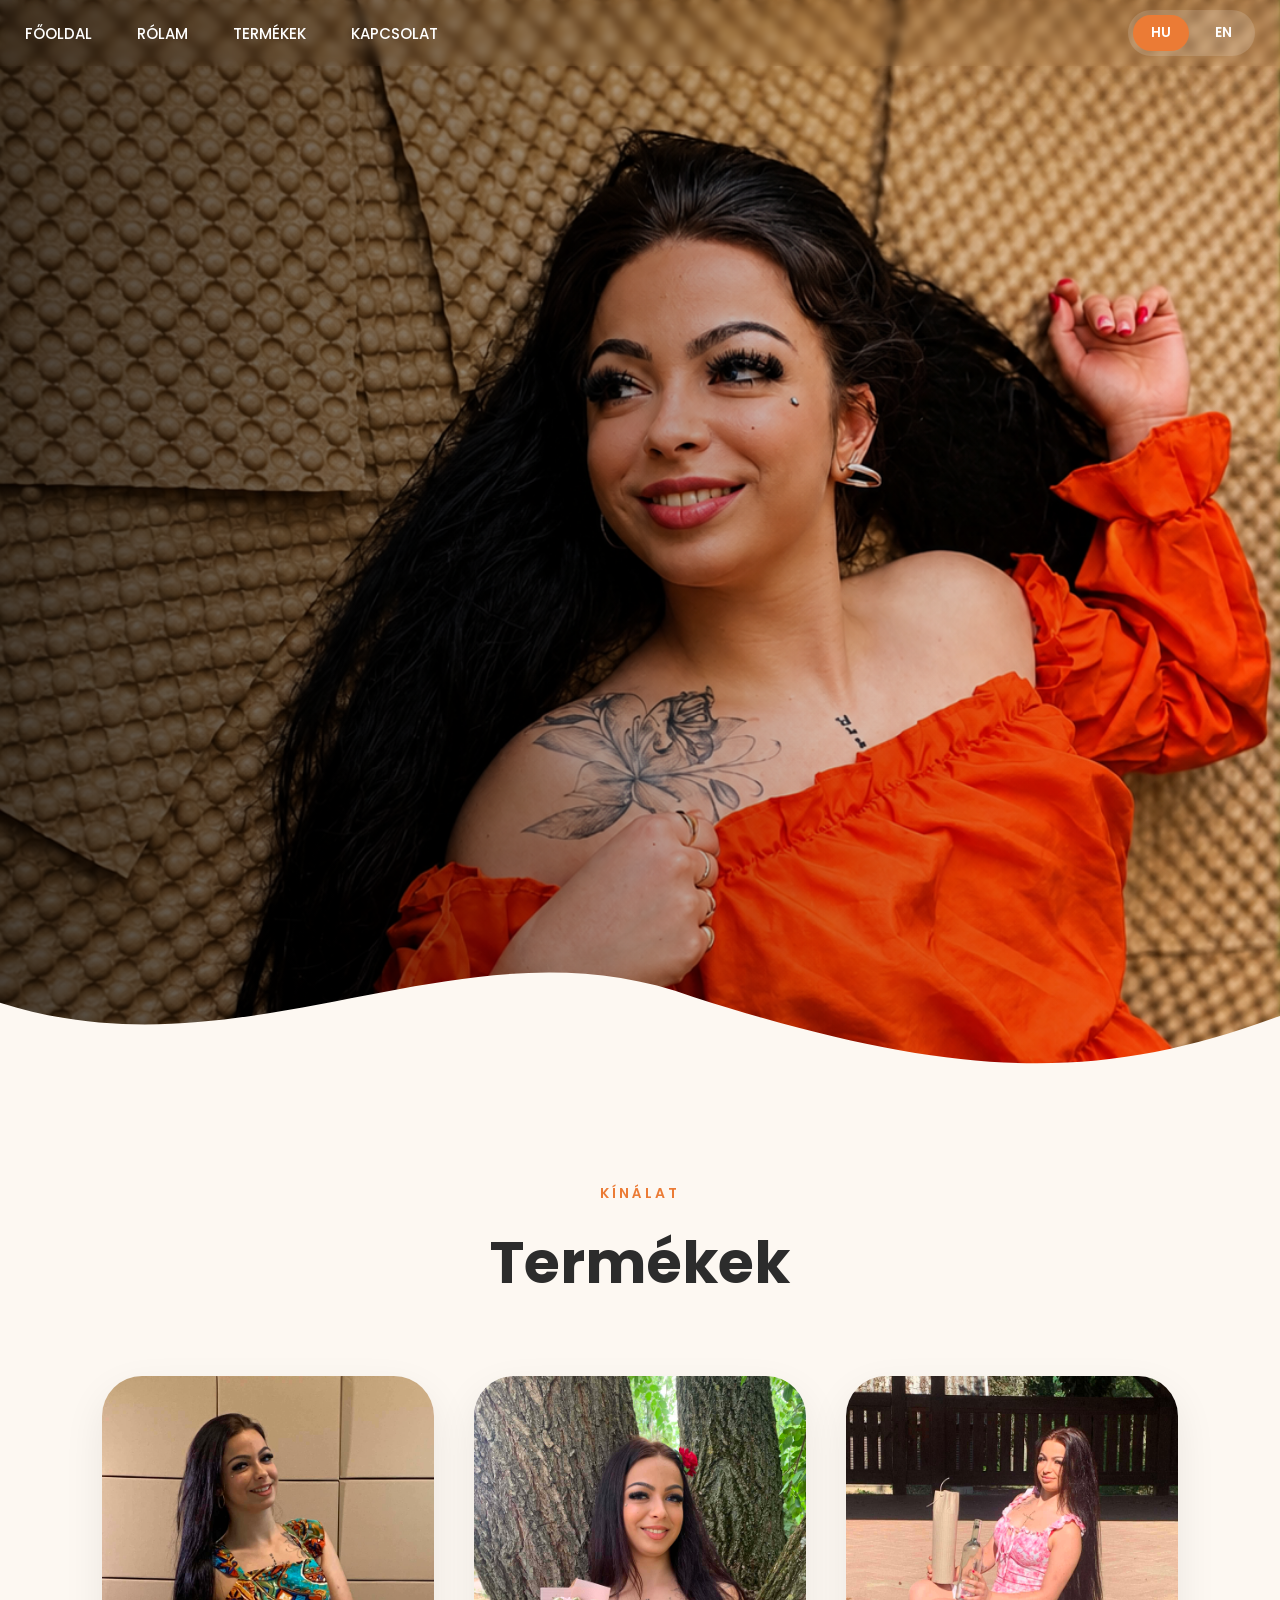
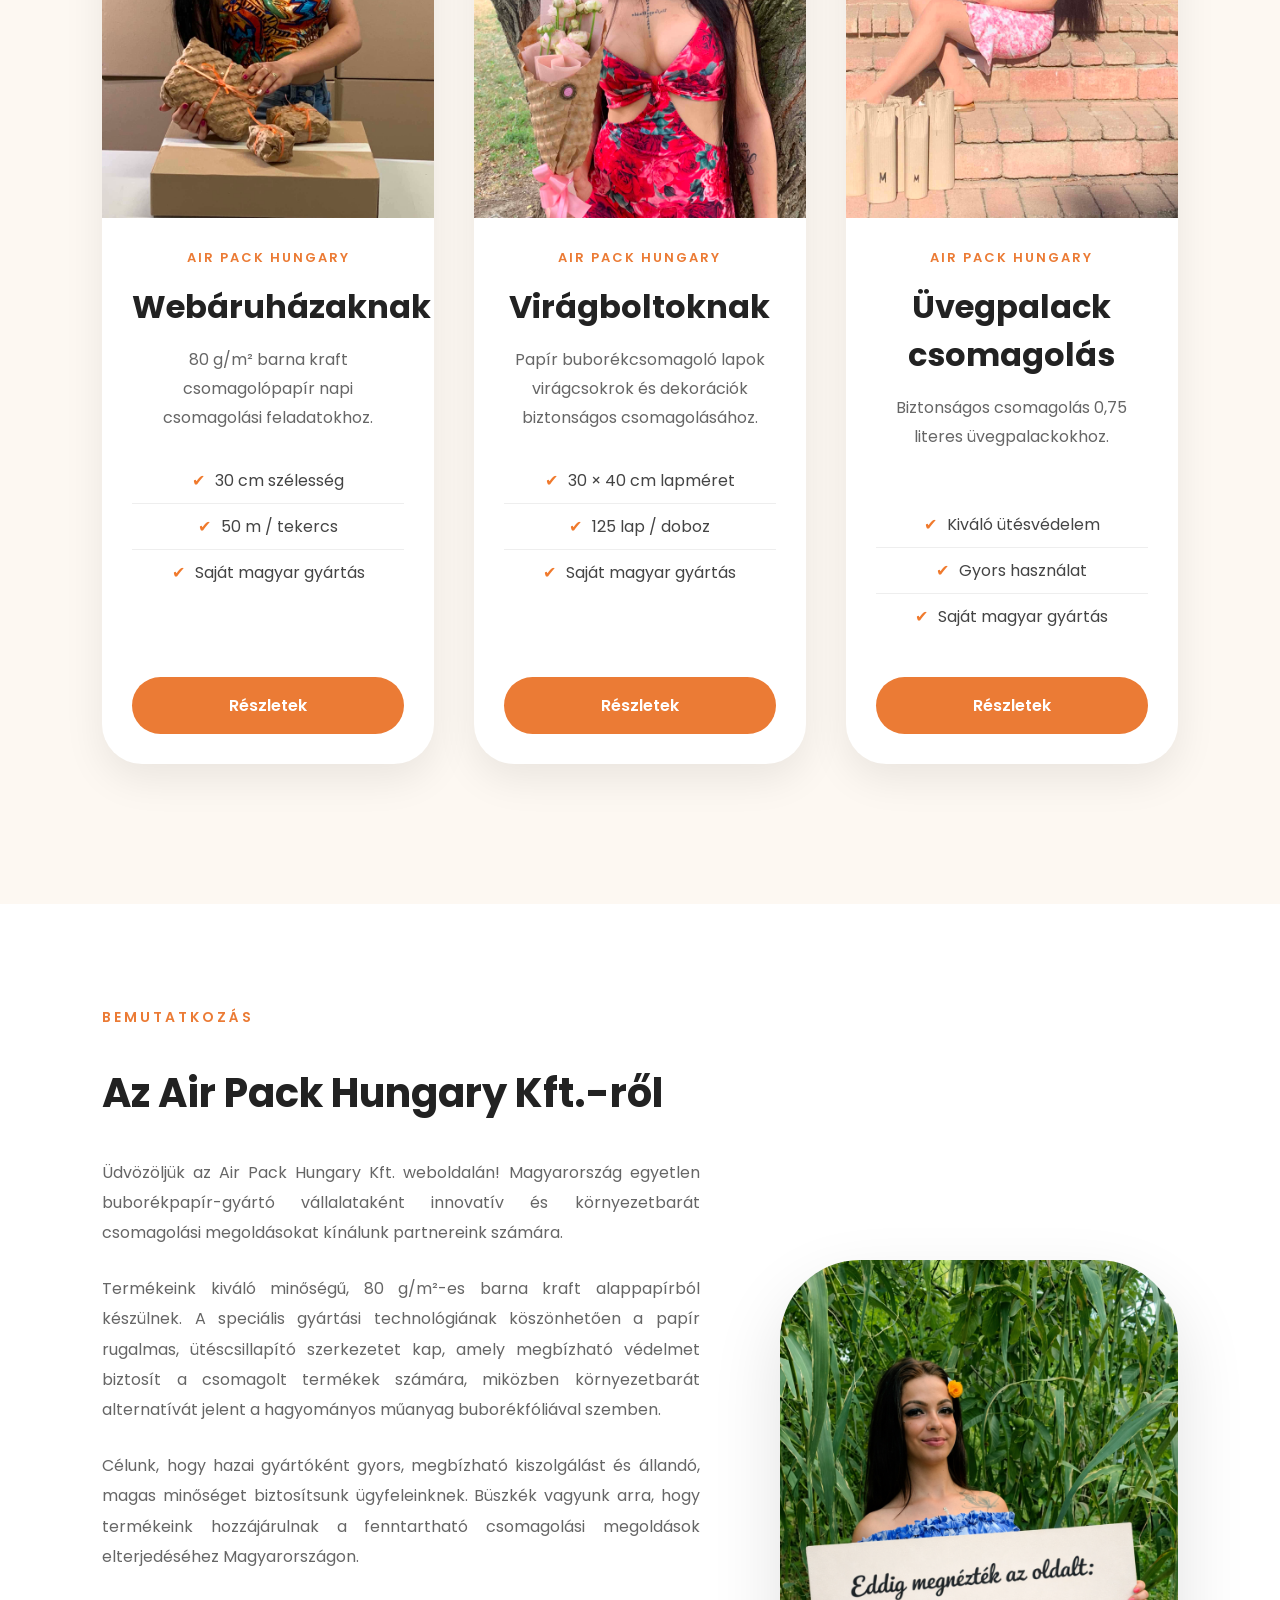
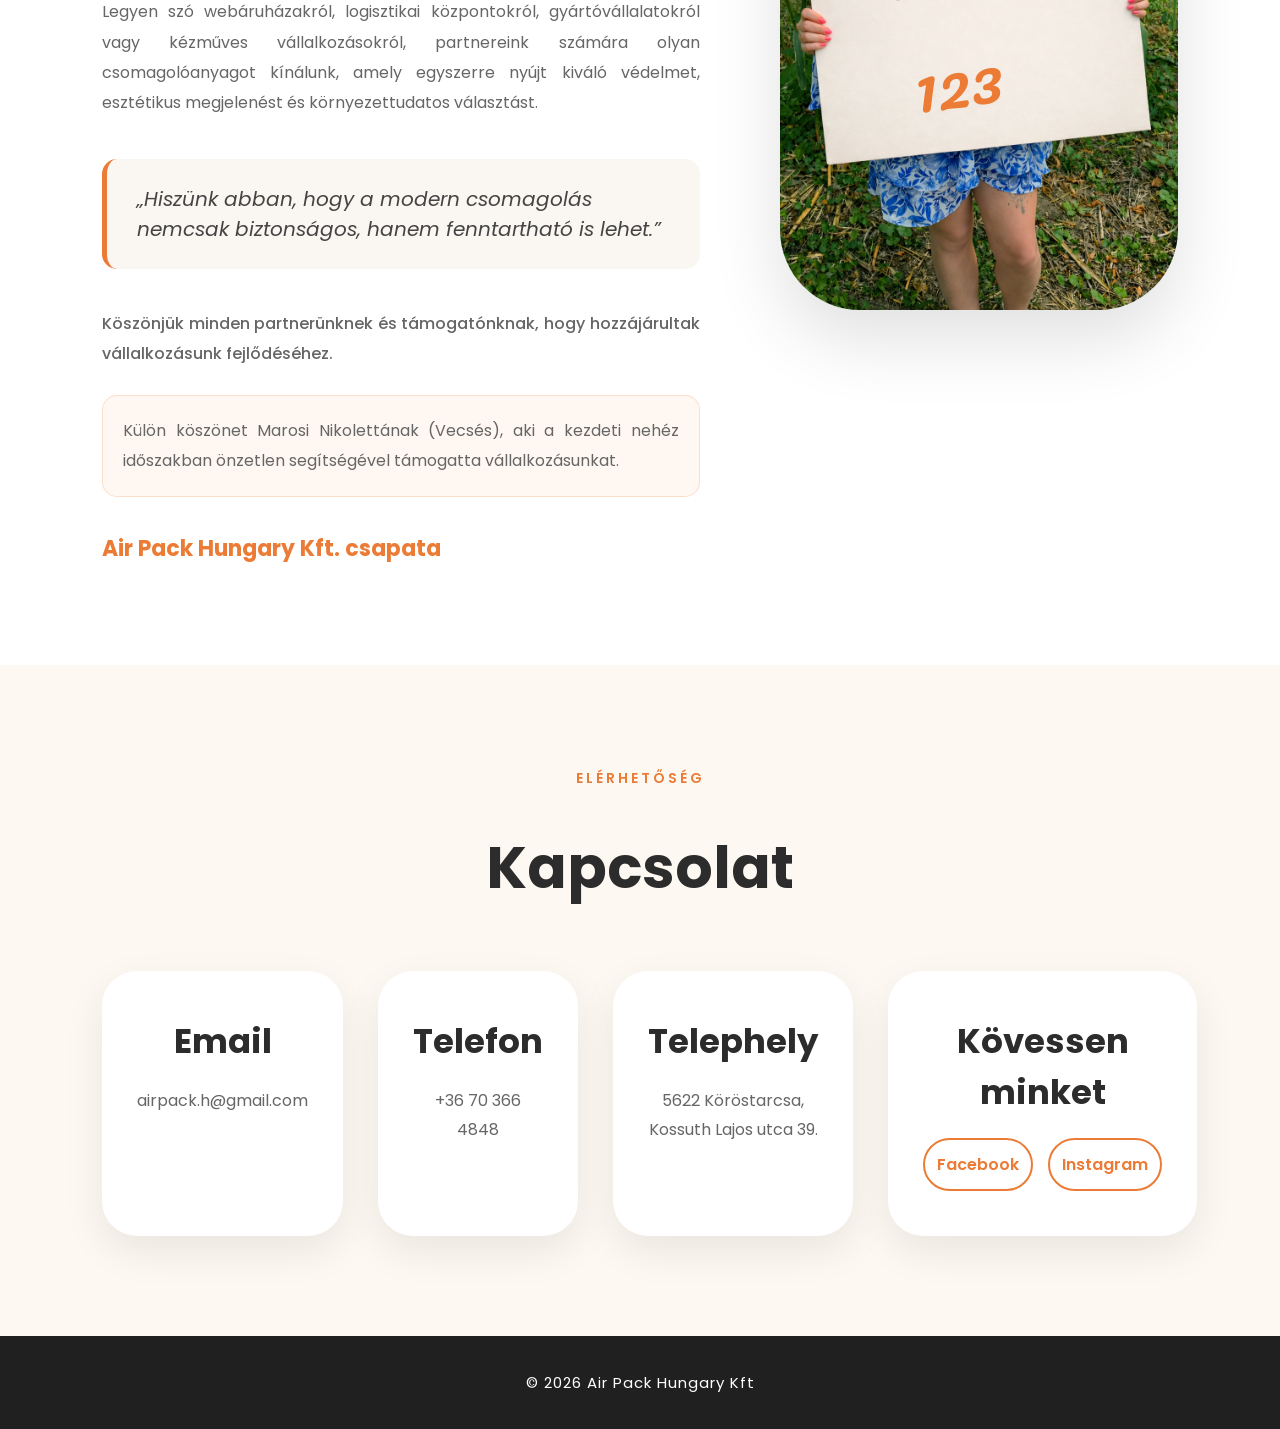
==== index.html @ f8d5eda4 "first first" ====
<!DOCTYPE html>
<html lang="en">

<head>
    <meta charset="UTF-8">
    <meta name="viewport" content="width=device-width, initial-scale=1.0">
    <title>Air Pack Hungary</title>
    <link href="https://fonts.googleapis.com/css2?family=Pacifico&display=swap" rel="stylesheet">
    <link rel="stylesheet" href="style.css">
    <link rel="stylesheet" href="res.css">
    <!---Elemző-->
    <script async src="https://www.googletagmanager.com/gtag/js?id=G-8BWQ1MYFTR"></script>
    <script>
        window.dataLayer = window.dataLayer || [];
        function gtag() { dataLayer.push(arguments); }
        gtag('js', new Date());

        gtag('config', 'G-8BWQ1MYFTR');
    </script>

</head>

<body>
    <header class="hero" id="home">
        <nav class="navbar">

            <ul id="navMenu">
                <li><a href="#home" data-lang="home">Főoldal</a></li>
                <li><a href="#about" data-lang="about">Rólam</a></li>
                <li><a href="#products" data-lang="products">Termékek</a></li>
                <li><a href="#contact" data-lang="contact">Kapcsolat</a></li>
            </ul>

            <div class="nav-right">

                <div class="language-switch">
                    <button onclick="changeLanguage('hu')" class="lang-btn active">HU</button>
                    <button onclick="changeLanguage('en')" class="lang-btn">EN</button>
                </div>

                <button class="menu-toggle" id="menuToggle">
                    <span></span>
                    <span></span>
                    <span></span>
                </button>

            </div>

        </nav>
        <div class="overlay"></div>
        <svg class="wave" viewBox="0 0 1440 180" preserveAspectRatio="none">
            <path fill="#fdf8f2" d="M0,96
                C280,180
                520,0
                780,90
                C1080,180
                1240,180
                1440,110
                L1440,180
                L0,180
                Z">
            </path>
        </svg>
    </header>
    <section class="products" id="products">
        <span class="sectionMini" data-lang="kinalat">
            Kínálat
        </span>
        <h2 data-lang="termekek">Termékek</h2>
        <div class="cards">
            <article class="card">
                <img src="product3.jpg" alt="Kraft csomagolópapír" class="card-img-1">
                <div class="card-content">
                    <span class="category">
                        Air Pack Hungary
                    </span>
                    <h3 data-lang="webaruhazaknak">Webáruházaknak</h3>
                    <p data-lang="p1p1">
                        80 g/m² barna kraft csomagolópapír
                        napi csomagolási feladatokhoz.
                    </p>
                    <ul>
                        <li data-lang="p1l1">30 cm szélesség</li>
                        <li data-lang="p1l2">50 m / tekercs</li>
                        <li data-lang="p1l3">Saját magyar gyártás</li>
                    </ul>
                    <button class="details-btn" data-product="1" data-lang="reszletek">
                        Részletek
                    </button>
                </div>
            </article>
            <article class="card">
                <img src="product2.jpg" alt="Virágboltoknak" class="card-img-2">
                <div class="card-content">
                    <span class="category">
                        Air Pack Hungary
                    </span>
                    <h3 data-lang="c2h1">Virágboltoknak</h3>
                    <p data-lang="c2p1">
                        Papír buborékcsomagoló lapok
                        virágcsokrok és dekorációk biztonságos csomagolásához.
                    </p>
                    <ul>
                        <li data-lang="c2l1">30 × 40 cm lapméret</li>
                        <li data-lang="c2l2">125 lap / doboz</li>
                        <li data-lang="p1l3">Saját magyar gyártás</li>
                    </ul>
                    <button class="details-btn" data-product="2" data-lang="reszletek">
                        Részletek
                    </button>
                </div>
            </article>
            <article class="card">
                <img src="product1.jpg" alt="Üvegpalack csomagolás" class="card-img-3">
                <div class="card-content">
                    <span class="category">
                        Air Pack Hungary
                    </span>
                    <h3 data-lang="c3h1">Üvegpalack csomagolás</h3>
                    <p data-lang="c3p1">
                        Biztonságos csomagolás
                        0,75 literes üvegpalackokhoz.<br><br>
                    </p>
                    <br>
                    <ul>
                        <li data-lang="c3l1">Kiváló ütésvédelem</li>
                        <li data-lang="c3l2">Saját gyártás</li>
                        <li data-lang="p1l3">Gyors használat</li>
                    </ul>
                    <button class="details-btn" data-product="3" data-lang="reszletek">
                        Részletek
                    </button>
                </div>
            </article>
        </div>
    </section>
    <div class="modal" id="productModal">
        <div class="modal-box">
            <button class="close-modal">
                &times;
            </button>
            <div class="modal-grid">
                <div class="modal-image">
                    <img id="modalImage" src="" alt="">
                </div>
                <div class="modal-content">
                    <span id="modalCategory"></span>
                    <h2 id="modalTitle"></h2>
                    <p id="modalDescription"></p>
                    <div class="modal-columns">
                        <div>
                            <h4 id="popleft"></h4>
                            <ul id="modalUses">
                            </ul>
                        </div>
                        <div>
                            <h4 id="popright"></h4>
                            <ul id="modalBenefits">
                            </ul>
                        </div>
                    </div>
                </div>
            </div>
        </div>
    </div>
    <section class="about" id="about">
        <div class="aboutText">
            <span class="sectionMini" data-lang="aboutmini">
                BEMUTATKOZÁS
            </span>
            <h2 data-lang="abouth2">
                Az Air Pack Hungary Kft.-ről
            </h2>
            <p data-lang="aboutp1">
                Üdvözöljük az Air Pack Hungary Kft. weboldalán! Magyarország egyetlen
                buborékpapír-gyártó vállalataként innovatív és környezetbarát
                csomagolási megoldásokat kínálunk partnereink számára.
            </p>
            <p data-lang="aboutp2">
                Termékeink kiváló minőségű, 80 g/m²-es barna kraft
                alappapírból készülnek. A speciális gyártási technológiának
                köszönhetően a papír rugalmas, ütéscsillapító szerkezetet kap,
                amely megbízható védelmet biztosít a csomagolt termékek számára,
                miközben környezetbarát alternatívát jelent a hagyományos
                műanyag buborékfóliával szemben.
            </p>
            <p data-lang="aboutp3">
                Célunk, hogy hazai gyártóként gyors, megbízható kiszolgálást és
                állandó, magas minőséget biztosítsunk ügyfeleinknek. Büszkék
                vagyunk arra, hogy termékeink hozzájárulnak a fenntartható
                csomagolási megoldások elterjedéséhez Magyarországon.
            </p>
            <p data-lang="aboutp4">
                Legyen szó webáruházakról, logisztikai központokról,
                gyártóvállalatokról vagy kézműves vállalkozásokról,
                partnereink számára olyan csomagolóanyagot kínálunk,
                amely egyszerre nyújt kiváló védelmet, esztétikus
                megjelenést és környezettudatos választást.
            </p>
            <blockquote class="aboutQuote" data-lang="aboutq">
                „Hiszünk abban, hogy a modern csomagolás nemcsak biztonságos,
                hanem fenntartható is lehet.”
            </blockquote>
            <p class="thanks" data-lang="aboutp5">
                Köszönjük minden partnerünknek és támogatónknak, hogy
                hozzájárultak vállalkozásunk fejlődéséhez.
            </p>
            <p class="specialThanks" data-lang="aboutp6">
                Külön köszönet Marosi Nikolettának (Vecsés),
                aki a kezdeti nehéz időszakban önzetlen segítségével támogatta
                vállalkozásunkat.
            </p>
            <div class="signature">
                <strong data-lang="aboutsign">Air Pack Hungary Kft. csapata</strong>
            </div>
        </div>
        <div class="aboutImage">
            <div class="imageWrapper">
                <img src="tablahun.png" alt="Air Pack Hungary" id="aboutIMG">
                <div class="boardText" id="visitorCount">
                    123
                </div>
            </div>
        </div>
    </section>
    <section class="contact" id="contact">
        <span class="sectionMini" data-lang="conmini">
            ELÉRHETŐSÉG
        </span>
        <h2 data-lang="conh2">
            Kapcsolat
        </h2>
        <div class="contactContainer">
            <div class="contactBox">
                <h3>Email</h3>
                <p>airpack.h@gmail.com</p>
            </div>
            <div class="contactBox">
                <h3 data-lang="contel">Telefon</h3>
                <p>+36 70 366 4848</p>
            </div>
            <div class="contactBox">
                <h3 data-lang="conloc">Telephely</h3>
                <p>5622 Köröstarcsa,<br>Kossuth Lajos utca 39.</p>
            </div>
            <div class="contactBox">
                <h3 data-lang="confol">Kövessen minket</h3>
                <div class="socialLinks">
                    <a href="https://www.facebook.com/profile.php?id=61580764942917" target="_blank">
                        Facebook
                    </a>
                    <a href="https://www.instagram.com/air_pack_hungary_kft/" target="_blank">
                        Instagram
                    </a>
                </div>

            </div>
        </div>
    </section>
    <footer>
        © 2026 Air Pack Hungary Kft
    </footer>
</body>
<script src="translation.js"></script>
<script src="popup.js"></script>
<script>
    const menu = document.getElementById("navMenu");
    const toggle = document.getElementById("menuToggle");

    toggle.addEventListener("click", () => {

        menu.classList.toggle("active");
        toggle.classList.toggle("active");

    });

    document.querySelectorAll("#navMenu a").forEach(link => {
        link.addEventListener("click", () => {
            toggle.classList.toggle("active");
        });
    });
    document.querySelectorAll("#navMenu a").forEach(link => {

        link.addEventListener("click", () => {

            menu.classList.remove("active");
            toggle.classList.remove("active");

        });

    });


    /*szamlalo*/
    fetch("IDE_MÁSOLÓDIK_A_SCRIPT_URL")
        .then(response => response.json())
        .then(data => {

            document.getElementById("visitorCount").innerHTML =
                Number(data.visitors).toLocaleString("hu-HU");

        });

</script>

</html>
---- style.css ----
@import url('https://fonts.googleapis.com/css2?family=Poppins:ital,wght@0,100;0,200;0,300;0,400;0,500;0,600;0,700;0,800;0,900;1,100;1,200;1,300;1,400;1,500;1,600;1,700;1,800;1,900&display=swap');
:root{
    --bone: #fdf8f2;
    --d_gray: #2c2c2c;
    --orange: #eb7b35;
    --d_orange: #d96922;
    --n_white: #efefef;
}
*{
    margin:0;
    padding:0;
    box-sizing:border-box;
    font-family: 'Poppins', sans-serif;
    cursor: default;
}
html{
    scroll-behavior:smooth;
}
body{
    background:var(--bone);
    color:var(--d_gray);
}
img{
    width:100%;
    display:block;
}
a{
    text-decoration:none;
}

/*----NAV----*/

ul{
    list-style:none;
}
section{
    padding:100px 8%;
}
.navbar{
    position:relative;
    z-index:5;
    width:100%;
    margin:auto;
    display:flex;
    justify-content:space-between;
    align-items:center;
    padding:10px 25px;

    backdrop-filter: blur(5px);
    -webkit-backdrop-filter: blur(5px);

    z-index: 1000;
}
.menu-toggle{
    display:none;
    width:42px;
    height:42px;
    border:none;
    background:none;
    cursor:pointer;

    flex-direction:column;
    justify-content:center;
    align-items:center;
    gap:6px;
}

.menu-toggle span{
    width:28px;
    height:3px;
    background:#fff;
    border-radius:50px;
    transition:.3s;
}
.nav-right{
    display:flex;
    align-items:center;
    gap:15px;
}
.navbar ul{
    display:flex;
    gap:45px;
}
.navbar ul li a{
    color:white;
    font-size:15px;
    text-transform:uppercase;
    font-weight:500;
    transition:.3s;
    cursor: pointer;
}
.navbar ul li a:hover{
    color:var(--orange);
}
.language-switch{
    display:flex;
    gap:8px;
    background:rgba(255,255,255,.15);
    backdrop-filter:blur(10px);
    -webkit-backdrop-filter:blur(10px);
    padding:5px;
    border-radius:50px;
}
.lang-btn{
    border:none;
    outline:none;
    background:transparent;
    color:white;
    padding:8px 18px;
    border-radius:30px;
    cursor:pointer;
    font-weight:600;
    transition:.3s;
}

.lang-btn:hover{
    background:rgba(255,255,255,.2);
}

.lang-btn.active{
    background:var(--orange);
    color:white;
}

/*----MAIN----*/

.wave{
    position:absolute;
    left:0;
    bottom:-2px;
    width:100%;
    height:170px;
}
.hero{
    position:relative;
    min-height:120vh;
    background-image:url("hero.png");
    background-size:cover;
    background-position: 50% 20%;
    overflow:hidden;

}
.overlay{
    position:absolute;
    inset:0;
    background:linear-gradient(
        90deg,
        rgba(0,0,0,.70) 0%,
        rgba(0,0,0,.45) 35%,
        rgba(0,0,0,.15) 65%,
        rgba(0,0,0,0) 100%
    );
}
.menu-toggle.active span:nth-child(1){
    transform:translateY(9px) rotate(45deg);
}

.menu-toggle.active span:nth-child(2){
    opacity:0;
}

.menu-toggle.active span:nth-child(3){
    transform:translateY(-9px) rotate(-45deg);
}

/*----PRODUCT----*/

.products{
    background: var(--bone);
    text-align:center;
}
.sectionMini{
    display:inline-block;
    color:var(--orange);
    text-transform:uppercase;
    letter-spacing:3px;
    font-size:14px;
    margin-bottom:15px;
    font-weight:600;
}
.products h2{
    font-size:58px;
    margin-bottom:70px;
    color:var(--d_gray);
}
.cards{
    display:grid;
    grid-template-columns:repeat(3,1fr);
    gap:40px;
    align-items:stretch;
}
.card{
    background:white;
    border-radius:40px;
    overflow:hidden;
    box-shadow:0 15px 40px rgba(0,0,0,.08);
    transition:.35s;

    display:flex;
    flex-direction:column;
}
.card:hover{
    transform:translateY(-12px);
    box-shadow:0 25px 60px rgba(0,0,0,.15);
}
.card img{
    height:450px;
    object-fit:cover;
}
.card-img-1{
    object-position: 50% 23%;
}
.card-img-2{
    object-position: 50% 37%;
}
.card-img-3{
    object-position: 50% 23%;
}
.card-content{
    padding:30px;
    display:flex;
    flex-direction:column;
    height:100%;
}
.category{
    display:inline-block;
    color:var(--orange);
    font-size:13px;
    letter-spacing:2px;
    font-weight:600;
    text-transform:uppercase;
    margin-bottom:15px;
}
.card h3{
    font-size:32px;
    margin-bottom:15px;
    color:#222;
}
.card p{
    color:#666;
    line-height:1.8;
    margin-bottom:25px;
}
.card ul{
    list-style:none;
    margin-bottom:30px;
}
.card ul li{
    padding:10px 0;
    border-bottom:1px solid #eee;
    color:#444;
}
.card ul li:last-child{
    border:none;
}
.card ul li::before{
    content:"✔";
    color:#f07a2d;
    margin-right:10px;
}
.details-btn{
    width:100%;
    border:none;
    cursor:pointer;
    background:var(--orange);
    color:white;
    padding:16px;
    border-radius:40px;
    font-size:16px;
    font-weight:600;
    transition:0.5s;

    margin-top:auto;
}
.details-btn:hover{
    background:var(--d_orange);
    
}

/*----ABOUT ME----*/

.about{
    background:white;
    display:flex;
    grid-template-columns:1fr 1fr;
    gap:80px;
    align-items:center;
}
.aboutText{
    width: 60%;
}
.aboutText h2{
    font-size:40px;
    margin:20px 0 35px;
    color:#222;
}
.aboutText p{
    line-height:1.9;
    color:#666;
    margin-bottom:25px;
    text-align: justify;
}




.imageWrapper{
    position:relative;
    width:100%;
}

.imageWrapper img{
    width:100%;
    display:block;
}


.boardText{
    position:absolute;
    top:65%;
    left:45%;
    transform:
        translate(-50%, -50%)
        rotate(-8deg)
        skewX(-8deg);
    text-align:center;
    color:#333;
    font-size:20px;
    font-weight:600;

    font-size:60px;
    color:var(--orange);
    font-family: "Pacifico", cursive;
    font-weight: 400;
    font-style: normal;
}


.boardText strong{
    display:block;
    font-size:70px;
    color:var(--orange);
    font-family: "Pacifico", cursive;
    font-weight: 400;
    font-style: normal;
}



.aboutImage{
    display:flex;
    justify-content:center;
    width: 40%;
}
.aboutImage img{
    width:100%;
    max-width:520px;
    height:650px;
    object-fit:cover;
    border-radius:80px;
    box-shadow:0 30px 70px rgba(0,0,0,.12);
}
.products{
    padding-bottom:140px;
}
.about{
    padding-top:100px;
    padding-bottom:100px;
}
.aboutQuote{
    margin:40px 0;
    padding:25px 30px;
    border-left:5px solid var(--orange);
    background:#faf6f2;
    border-radius:15px;
    font-size:20px;
    font-style:italic;
    color:#444;
}
.thanks{
    margin-top:35px;
    font-weight:500;
}
.specialThanks{
    background:#fff8f2;
    border-radius:15px;
    padding:20px;
    border:1px solid rgba(240,122,45,.2);
}

.signature{
    margin-top:35px;
    font-size:22px;
    color:var(--orange);
}

/*----POPUP----*/

.modal{
    position:fixed;
    inset:0;
    display:none;
    justify-content:center;
    align-items:center;
    background:rgba(0,0,0,.55);
    backdrop-filter:blur(6px);
    z-index:9999;
}
.modal.active{
    display:flex;
}
.modal-box{
    width:90%;
    max-width:1100px;
    background:white;
    border-radius:35px;
    overflow:hidden;
    position:relative;
    animation:popup .35s ease;
}
@keyframes popup{
    from{
        transform:scale(.85);
        opacity:0;
    }
    to{
        transform:scale(1);
        opacity:1;
    }
}
.close-modal{
    position:absolute;
    top:20px;
    right:25px;
    width:45px;
    height:45px;
    border:none;
    border-radius:50%;
    background:#f07a2d;
    color:white;
    font-size:26px;
    cursor:pointer;
    transition: 0.5s;
}
.close-modal:hover{
    background-color: var(--d_orange);
}
.modal-grid{
    display:grid;
    grid-template-columns:45% 55%;
}
.modal-image img{
    width:100%;
    height:100%;
    object-fit:cover;
}
.modal-content{
    padding:50px;
}
.modal-content span{
    color:#f07a2d;
    text-transform:uppercase;
    letter-spacing:2px;
    font-size:13px;
    font-weight:600;
}
.modal-content h2{
    margin:20px 0;
    font-size:42px;
    color:#222;
}
.modal-content p{
    line-height:1.9;
    color:#666;
    margin-bottom:35px;
}
.modal-columns{
    display:grid;
    grid-template-columns:1fr 1fr;
    gap:35px;
}
.modal-columns h4{
    margin-bottom:15px;
    color:#222;
}
.modal-columns ul{
    padding-left:20px;
}
.modal-columns li{
    margin-bottom:10px;
    color:#555;
}

/*----CONTACT----*/

.contact{
    background:#fdf8f2;
    text-align:center;
}
.contact h2{
    font-size:58px;
    margin:20px 0 60px;
}
.contactContainer{
    display:grid;
    grid-template-columns:repeat(4,1fr);
    gap:35px;
}
.contactBox{
    background:white;
    padding:45px 35px;
    border-radius:35px;
    box-shadow:0 15px 40px rgba(0,0,0,.08);
    transition:.3s;
}
.contactBox:hover{
    transform:translateY(-10px);
}
.contactBox h3{
    font-size:34px;
    margin-bottom:20px;
}
.contactBox p{
    color:#666;
    line-height:1.8;
}
.contactBox a{
    color:var(--orange);
    text-decoration:none;
    transition:.3s;
}
.contactBox a:hover{
    color:var(--d_orange);
}
.socialLinks{
    display:flex;
    gap:15px;
    margin-top:10px;
}
.socialLinks a{
    width: 50%;
    display:block;
    padding:12px;
    border:2px solid var(--orange);
    border-radius:30px;
    color:var(--orange);
    font-weight:600;
    transition:.3s;
}
.socialLinks a:hover{
    background:var(--orange);
    color:white;
    cursor: pointer;
}

/*----FOOTER----*/

footer{
    background:#202020;
    color:white;
    text-align:center;
    padding:35px;
    font-size:15px;
    letter-spacing:1px;
}


/* REVEAL ANIMATION */

.reveal{
    position: relative;
    transform: translateY(60px);
    opacity: 0;
    transition: 0.5s all ease;
    display: flex;
    justify-content: center;
    align-items: center;
    height: 100vh;
}
.reveal.act{
    transform: translateY(0px);
    opacity: 1;
}
.notreveal{
    display: flex;
    justify-content: center;
    align-items: center;
    height: 83vh;
}
---- res.css ----
/*----NAV----*/
@media (max-width:1024px) {
    .hero {
        min-height: 100vh;
        background-position: center;
    }

    .navbar {
        padding: 15px 30px;
    }

    .navbar ul {
        gap: 25px;
    }

    .navbar ul li a {
        font-size: 14px;
    }

    .wave {
        height: 120px;
    }
}

@media (max-width:768px) {
    .hero {
        min-height: 90vh;
        background-position: 60% center;
    }

    .navbar {
        padding: 18px 20px;
        display: flex;
        width: 100%;
        justify-content: space-between;
        align-items: center;
        position: relative;
    }

    .menu-toggle {
        display: flex;
    }

    .navbar ul {
        position: absolute;
        top: 100%;
        left: 0;
        width: 100%;
        display: flex;
        flex-direction: column;
        align-items: center;
        gap: 25px;
        background: rgba(235, 123, 53, 0.2);
        backdrop-filter: blur(5px);
        -webkit-backdrop-filter: blur(5px);
        padding: 30px 0;
        opacity: 0;
        visibility: hidden;
        transform: translateY(-15px);
        transition: .3s ease;
    }

    .navbar ul.active {
        opacity: 1;
        visibility: visible;
        transform: translateY(0);
    }

    .navbar ul li a {
        font-size: 16px;
    }

    .nav-right {
        display: flex;
        align-items: center;
        gap: 15px;
        flex-direction: row-reverse;
    }

    .language-switch {
        padding: 4px;
    }

    .lang-btn {
        padding: 8px 14px;
        font-size: 14px;
    }

    .wave {
        height: 90px;
    }
}

@media (max-width:576px) {
    section {
        padding: 70px 6%;
    }

    .hero {
        min-height: 80vh;
        background-position: 65% center;
    }

    .navbar {
        padding: 15px;
    }

    .navbar ul {
        gap: 20px;
        padding: 25px 0;
    }

    .navbar ul li a {
        font-size: 15px;
    }

    .menu-toggle {
        width: 38px;
        height: 38px;
    }

    .menu-toggle span {
        width: 24px;
    }

    .language-switch {
        padding: 3px;
    }

    .lang-btn {
        padding: 7px 12px;
        font-size: 13px;
    }

    .wave {
        height: 70px;
    }
}

@media (max-width:400px) {
    .hero {
        min-height: 75vh;
    }

    .navbar {
        padding: 12px;
    }

    .navbar ul {
        gap: 18px;
        padding: 20px 0;
    }

    .navbar ul li a {
        font-size: 14px;
    }

    .nav-right {
        gap: 10px;
    }

    .menu-toggle {
        width: 36px;
        height: 36px;
    }

    .menu-toggle span {
        width: 22px;
    }

    .lang-btn {
        padding: 6px 10px;
        font-size: 12px;
    }

    .wave {
        height: 55px;
    }
}

/*----PRODUCT----*/
@media (max-width:1200px) {
    .cards {
        grid-template-columns: 1fr;
        gap: 30px;
    }

    .card {
        display: flex;
        flex-direction: row;
        border-radius: 30px;
        align-items: stretch;
    }

    .card img {
        width: 40%;
        height: auto;
        min-height: 350px;
        object-fit: cover;
    }

    .card-content {
        width: 60%;
        padding: 30px;
        text-align: left;
    }

    .card h3 {
        font-size: 26px;
    }
}

@media (max-width:500px) {
    .card {
        flex-direction: column;
    }

    .card img {
        width: 100%;
        height: 300px;
    }

    .card-content {
        width: 100%;
        padding: 25px;
        text-align: center;
    }

    .card ul {
        text-align: left;
    }
}

/*----POPUP----*/
@media(max-width:900px) {
    .modal {
        padding: 20px;
    }

    .modal-box {
        width: 100%;
        max-height: 90vh;
        overflow-y: auto;
        border-radius: 25px;
    }

    .modal-box::-webkit-scrollbar {
        display: none;
    }

    .modal-grid {
        grid-template-columns: 1fr;
    }

    .modal-image {
        height: 650px;
    }

    .modal-image img {
        height: 100%;
        object-fit: cover;
        object-position: 50% 15%;
    }

    .modal-content {
        padding: 35px;
    }

    .modal-content h2 {
        font-size: 32px;
    }

    .modal-columns {
        grid-template-columns: 1fr;
        gap: 25px;
    }
}

@media(max-width:400px) {
    .modal {
        padding: 10px;
    }

    .modal-box {
        border-radius: 20px;
    }

    .close-modal {
        top: 15px;
        right: 15px;
        width: 40px;
        height: 40px;
        font-size: 22px;
    }

    .modal-image {
        height: 220px;
    }

    .modal-content {
        padding: 25px;
    }

    .modal-content h2 {
        font-size: 26px;
        margin: 15px 0;
    }

    .modal-content p {
        line-height: 1.7;
    }
}

/*----ABOUT----*/
@media(max-width:900px) {
    .about {
        flex-direction: column;
        gap: 50px;
        padding-top: 70px;
        padding-bottom: 70px;
    }

    .aboutImage {
        order: -1;
        width: 100%;
    }

    .aboutImage img {
        width: 100%;
        max-width: 600px;
        height: 450px;
        border-radius: 50px;
    }

    .aboutText {
        width: 100%;
    }

    .aboutText h2 {
        font-size: 34px;
        text-align: center;
    }

    .aboutText p {
        text-align: justify;
    }

    .sectionMini {
        display: block;
        text-align: center;
    }

    .aboutQuote {
        font-size: 18px;
        margin: 30px 0;
    }
}

@media(max-width:500px) {
    .about {
        padding-left: 6%;
        padding-right: 6%;
        gap: 35px;
    }

    .aboutImage img {
        height: 320px;
        border-radius: 35px;
    }

    .aboutText h2 {
        font-size: 28px;
        line-height: 1.3;
    }

    .aboutText p {
        line-height: 1.7;
        font-size: 15px;
    }

    .aboutQuote {
        padding: 20px;
        font-size: 16px;
    }

    .specialThanks {
        padding: 15px;
    }

    .signature {
        text-align: center;
        font-size: 18px;
    }
}

/*----CONTACT----*/
@media(max-width:1024px) {
    .contactContainer {
        grid-template-columns: repeat(2, 1fr);
        gap: 30px;
    }

    .contactBox {
        padding: 35px 25px;
    }

    .contactBox h3 {
        font-size: 28px;
    }
}

@media(max-width:600px) {
    .contact {
        padding-top: 70px;
        padding-bottom: 70px;
    }

    .contact h2 {
        font-size: 38px;
        margin-bottom: 40px;
    }

    .contactContainer {
        grid-template-columns: 1fr;
        gap: 25px;
    }

    .contactBox {
        padding: 30px 20px;
        border-radius: 25px;
    }

    .contactBox h3 {
        font-size: 26px;
        margin-bottom: 15px;
    }

    .contactBox p {
        font-size: 15px;
    }

    .socialLinks {
        flex-direction: column;
        gap: 12px;
    }

    .socialLinks a {
        width: 100%;
    }
}

@media(max-width:400px) {
    .contact h2 {
        font-size: 32px;
    }

    .contactBox {
        padding: 25px 15px;
    }

    .contactBox h3 {
        font-size: 23px;
    }
}

/*----COUNTER----*/
@media(max-width:900px) {

    .imageWrapper img {
        height: 450px;
    }

}

@media(max-width:500px) {

    .imageWrapper img {
        height: 320px;
    }

    .viewCounter {
        bottom: 15px;
        padding: 12px;
        font-size: 13px;
    }

    .viewCounter strong {
        font-size: 26px;
    }

}
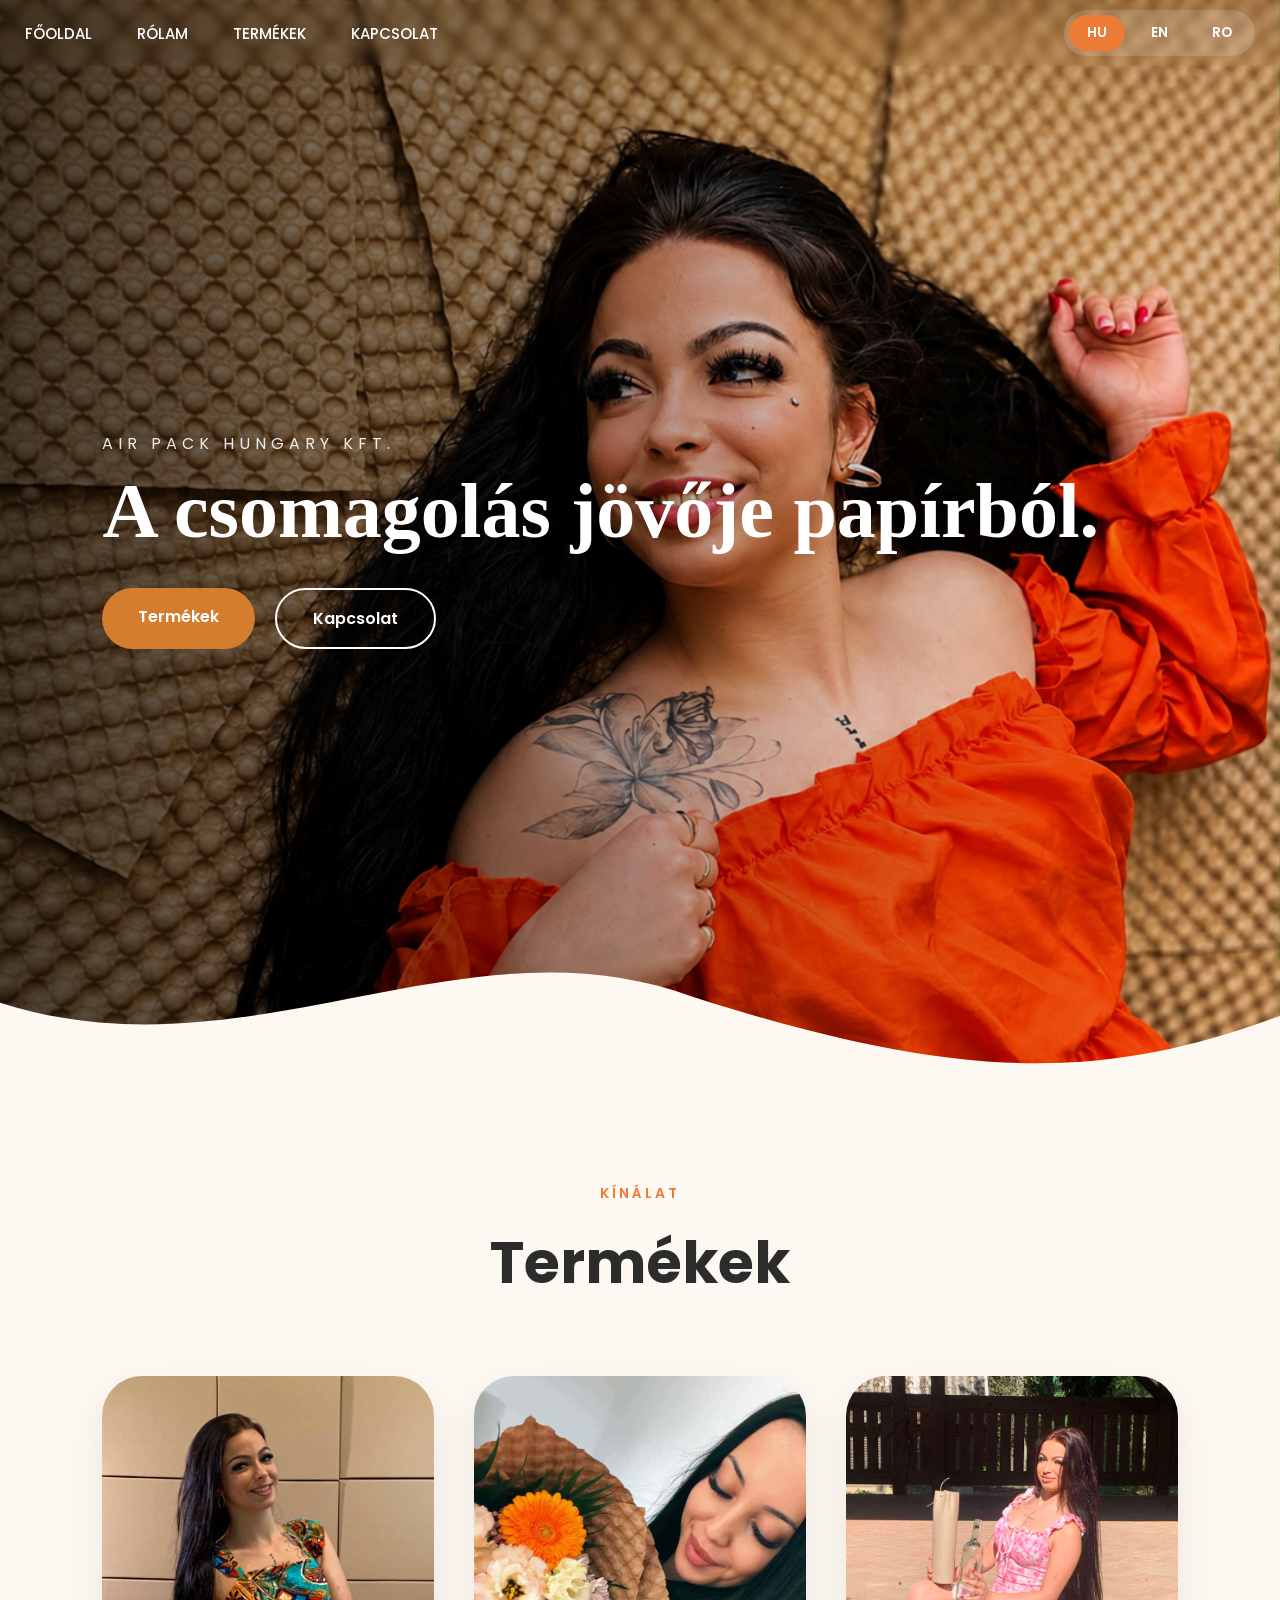
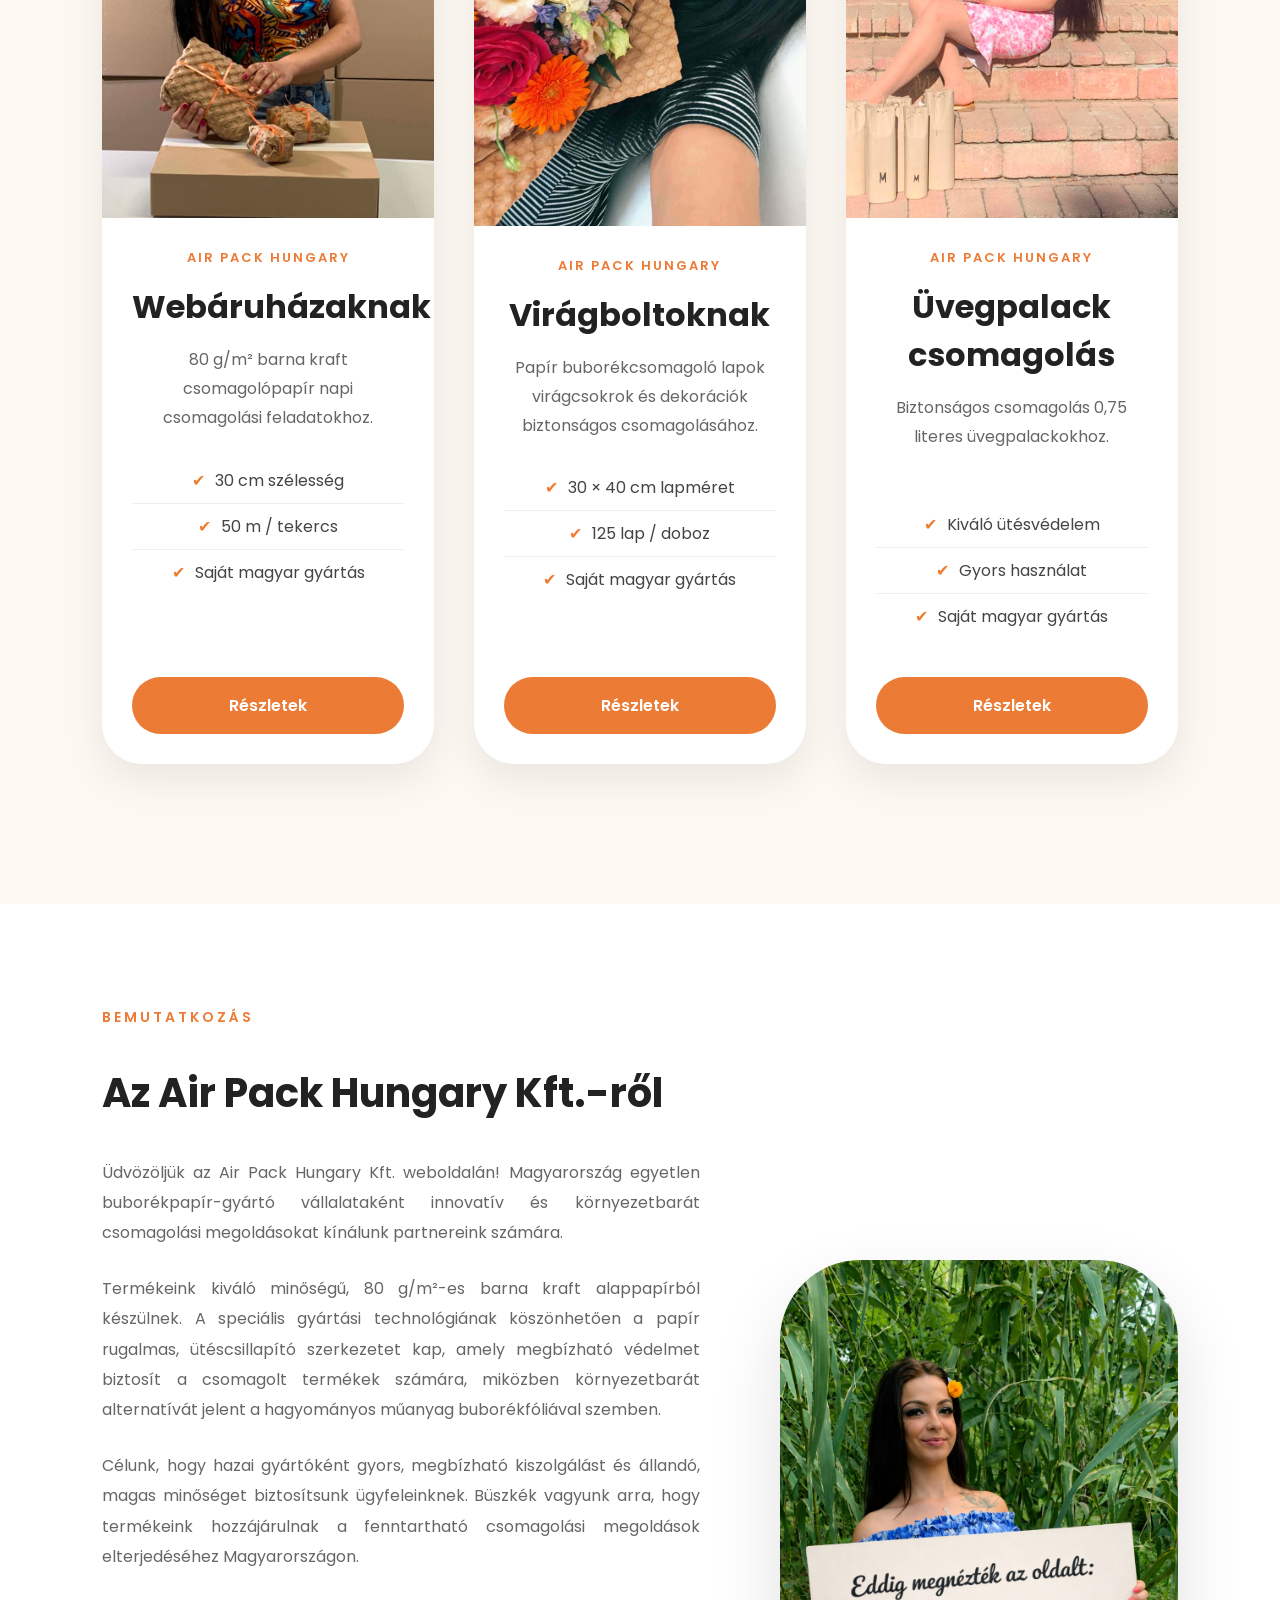
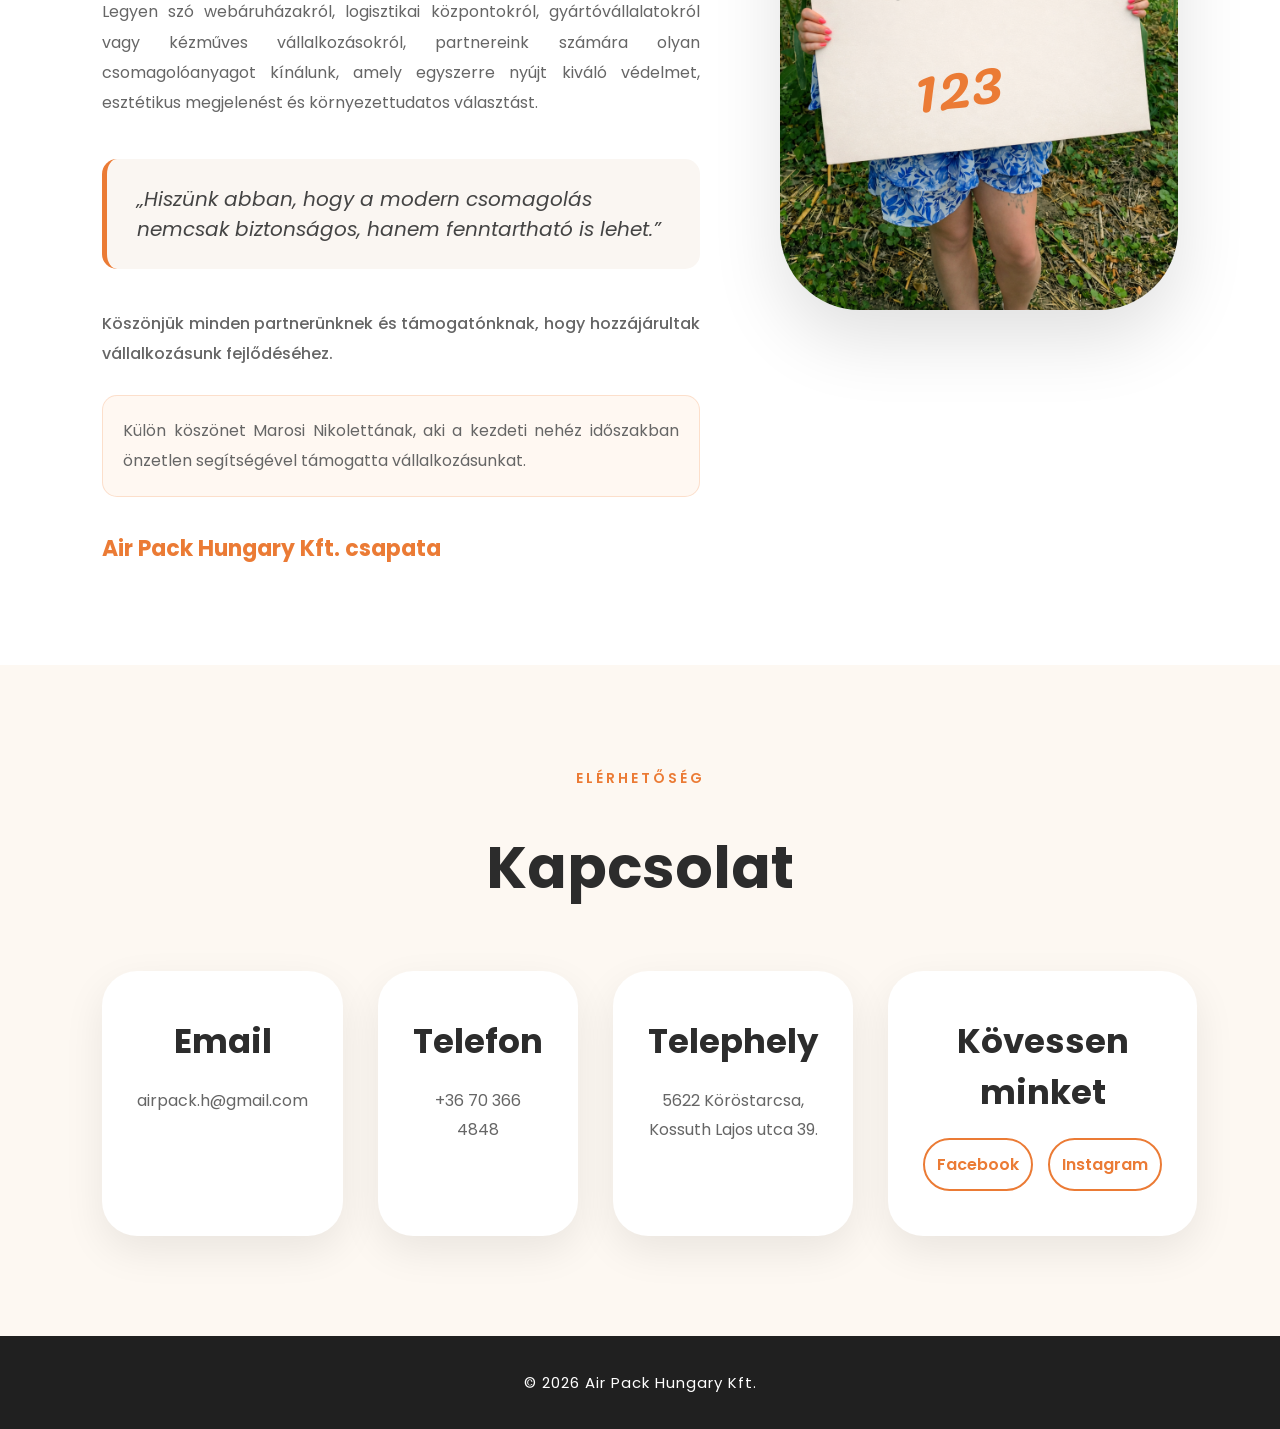
==== commit 7565f19b: "Változtatások 2 --román nyelv --main-nek cím --képek csere --res alakítása az új nyelv miatt --egyéb" ====
--- a/index.html
+++ b/index.html
@@ -36,6 +36,7 @@
                 <div class="language-switch">
                     <button onclick="changeLanguage('hu')" class="lang-btn active">HU</button>
                     <button onclick="changeLanguage('en')" class="lang-btn">EN</button>
+                    <button onclick="changeLanguage('ro')" class="lang-btn">RO</button>
                 </div>
 
                 <button class="menu-toggle" id="menuToggle">
@@ -48,6 +49,17 @@
 
         </nav>
         <div class="overlay"></div>
+        <div class="hero-content">
+            <span class="hero-subtitle">Air Pack Hungary Kft.</span>
+
+            <h1 data-lang="main">A csomagolás jövője papírból.</h1>
+
+            <div class="hero-buttons">
+                <a href="#products" class="btn-primary" data-lang="products">Termékeink</a>
+                <a href="#contact" class="btn-secondary" data-lang="contact">Kapcsolat</a>
+            </div>
+        </div>
+
         <svg class="wave" viewBox="0 0 1440 180" preserveAspectRatio="none">
             <path fill="#fdf8f2" d="M0,96
                 C280,180
@@ -258,7 +270,7 @@
         </div>
     </section>
     <footer>
-        © 2026 Air Pack Hungary Kft
+        © 2026 Air Pack Hungary Kft.
     </footer>
 </body>
 <script src="translation.js"></script>
--- a/style.css
+++ b/style.css
@@ -162,7 +162,66 @@
 .menu-toggle.active span:nth-child(3){
     transform:translateY(-9px) rotate(-45deg);
 }
-
+.hero-content{
+    position:absolute;
+    top:50%;
+    left:8%;
+    transform:translateY(-50%);
+    z-index:2;
+    color:#fff;
+}
+
+.hero-subtitle{
+    display:block;
+    font-size:16px;
+    letter-spacing:5px;
+    text-transform:uppercase;
+    margin-bottom:18px;
+    opacity:.9;
+}
+
+.hero-content h1{
+    font-family:'Cormorant Garamond', serif;
+    font-size:78px;
+    line-height:.95;
+    font-weight:700;
+    margin-bottom:40px;
+}
+
+.hero-buttons{
+    display:flex;
+    gap:20px;
+}
+
+.btn-primary,
+.btn-secondary{
+    text-decoration:none;
+    padding:16px 36px;
+    border-radius:50px;
+    font-weight:600;
+    transition:.3s;
+}
+
+.btn-primary{
+    background:#d47d2f;
+    color:#fff;
+}
+
+.btn-primary:hover{
+    background:#b96822;
+    cursor: pointer;
+}
+
+.btn-secondary{
+    border:2px solid #fff;
+    color:#fff;
+}
+
+.btn-secondary:hover{
+    background:#fff;
+    color:#222;
+    cursor: pointer;
+}
 /*----PRODUCT----*/
 
 .products{
--- a/res.css
+++ b/res.css
@@ -20,6 +20,28 @@
     .wave {
         height: 120px;
     }
+     .hero-content{
+        left:6%;
+    }
+
+    .hero-content h1{
+        font-size:64px;
+    }
+
+    .hero-subtitle{
+        font-size:14px;
+        letter-spacing:4px;
+    }
+
+    .hero-buttons{
+        gap:15px;
+    }
+
+    .btn-primary,
+    .btn-secondary{
+        padding:14px 30px;
+    }
+
 }
 
 @media (max-width:768px) {
@@ -89,6 +111,38 @@
     .wave {
         height: 90px;
     }
+    .hero-content{
+        left:5%;
+        right:5%;
+        text-align:center;
+    }
+
+
+    .hero-content h1{
+        font-size:52px;
+        line-height:1;
+        margin-bottom:30px;
+    }
+
+
+    .hero-subtitle{
+        font-size:13px;
+        letter-spacing:3px;
+        margin-bottom:15px;
+    }
+
+
+    .hero-buttons{
+        justify-content:center;
+        flex-wrap:wrap;
+    }
+
+
+    .btn-primary,
+    .btn-secondary{
+        padding:13px 28px;
+        font-size:15px;
+    }
 }
 
 @media (max-width:576px) {
@@ -135,6 +189,39 @@
     .wave {
         height: 70px;
     }
+    .hero-content{
+        left:20px;
+        right:20px;
+    }
+
+
+    .hero-content h1{
+        font-size:42px;
+        line-height:1.05;
+        margin-bottom:25px;
+    }
+
+
+    .hero-subtitle{
+        font-size:12px;
+        letter-spacing:2px;
+    }
+
+
+    .hero-buttons{
+        flex-direction:column;
+        align-items:center;
+        gap:12px;
+    }
+
+
+    .btn-primary,
+    .btn-secondary{
+        width:200px;
+        text-align:center;
+        padding:14px 20px;
+    }
+
 }
 
 @media (max-width:400px) {
@@ -175,6 +262,29 @@
 
     .wave {
         height: 55px;
+    }
+     .hero-content{
+        left:15px;
+        right:15px;
+    }
+
+
+    .hero-content h1{
+        font-size:36px;
+    }
+
+
+    .hero-subtitle{
+        font-size:11px;
+        letter-spacing:2px;
+    }
+
+
+    .btn-primary,
+    .btn-secondary{
+        width:180px;
+        font-size:14px;
+        padding:12px 18px;
     }
 }
 
@@ -312,7 +422,7 @@
 }
 
 /*----ABOUT----*/
-@media(max-width:900px) {
+@media(max-width:1025px) {
     .about {
         flex-direction: column;
         gap: 50px;
@@ -324,12 +434,15 @@
         order: -1;
         width: 100%;
     }
-
+    .about .imageWrapper{
+        width: 70%;
+    }
     .aboutImage img {
         width: 100%;
         max-width: 600px;
         height: 450px;
         border-radius: 50px;
+        min-height: 600px;
     }
 
     .aboutText {
@@ -394,7 +507,7 @@
 }
 
 /*----CONTACT----*/
-@media(max-width:1024px) {
+@media(max-width:1200px) {
     .contactContainer {
         grid-template-columns: repeat(2, 1fr);
         gap: 30px;
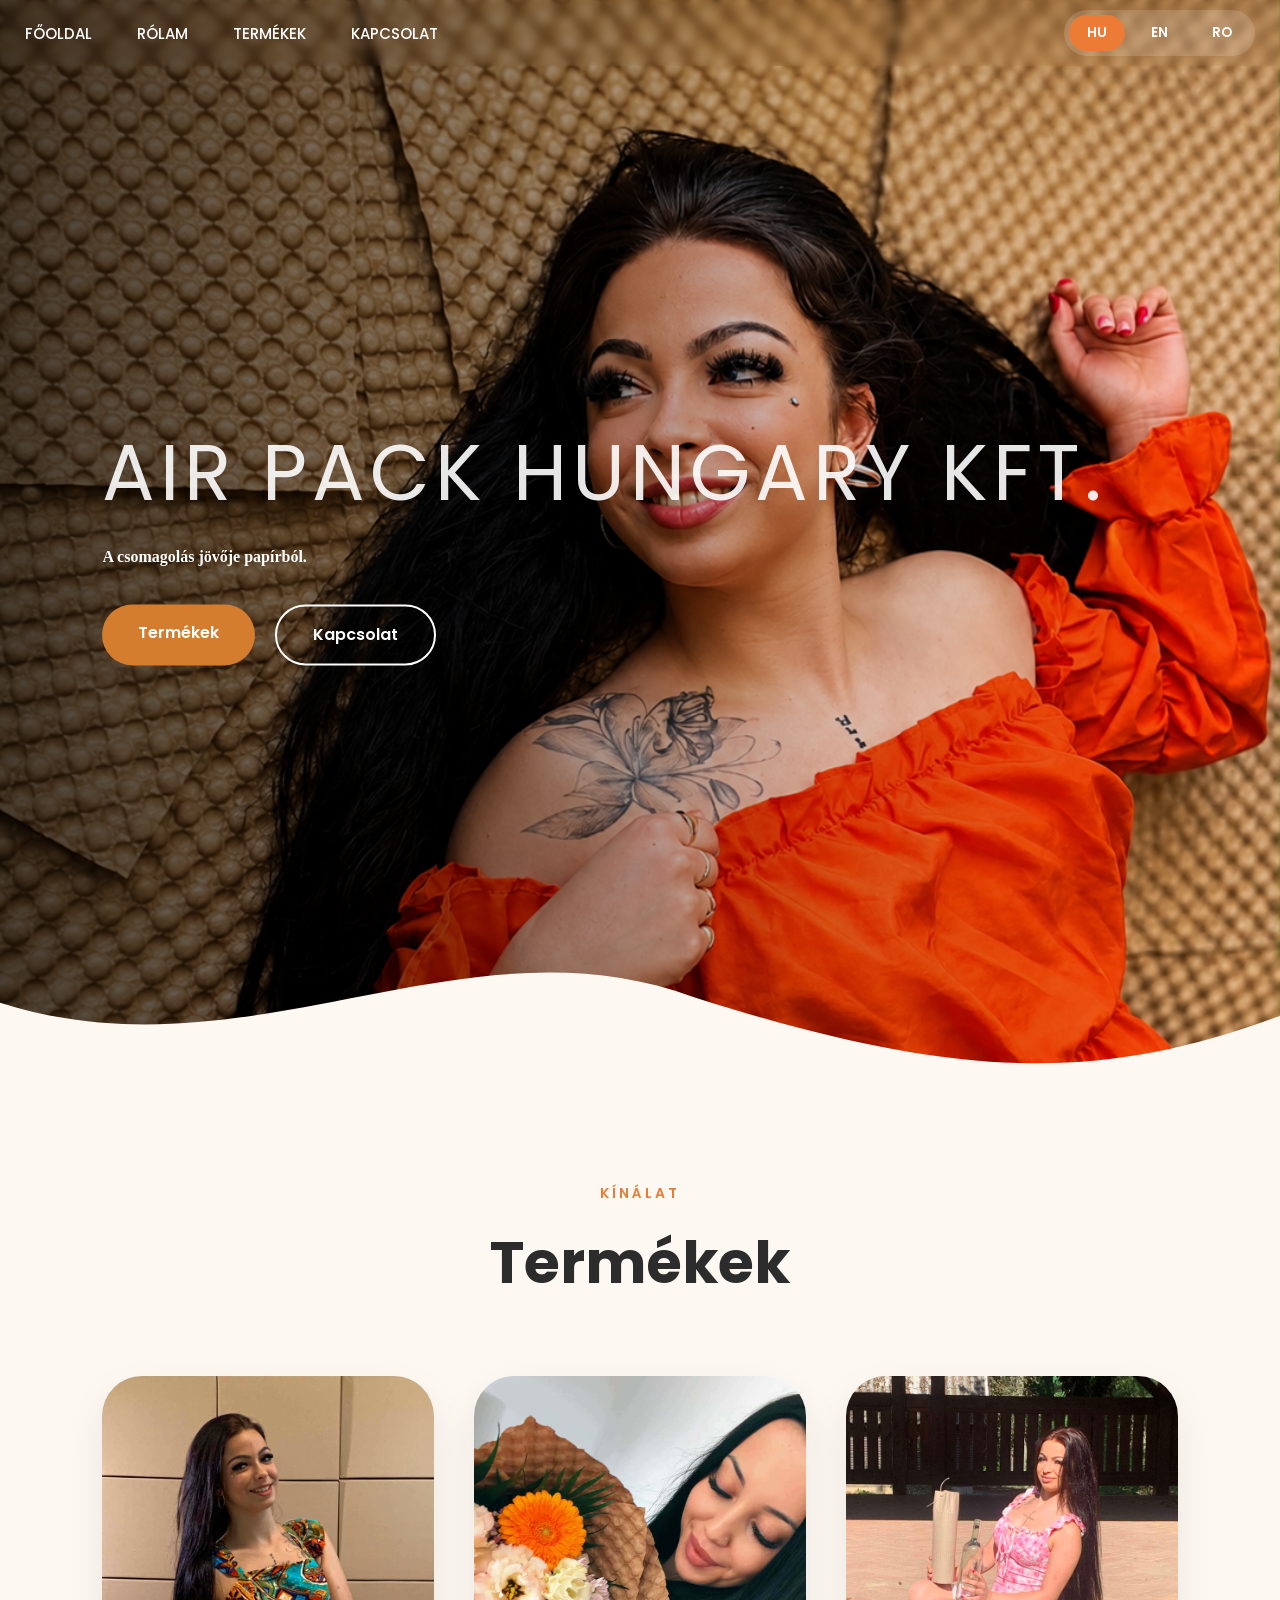
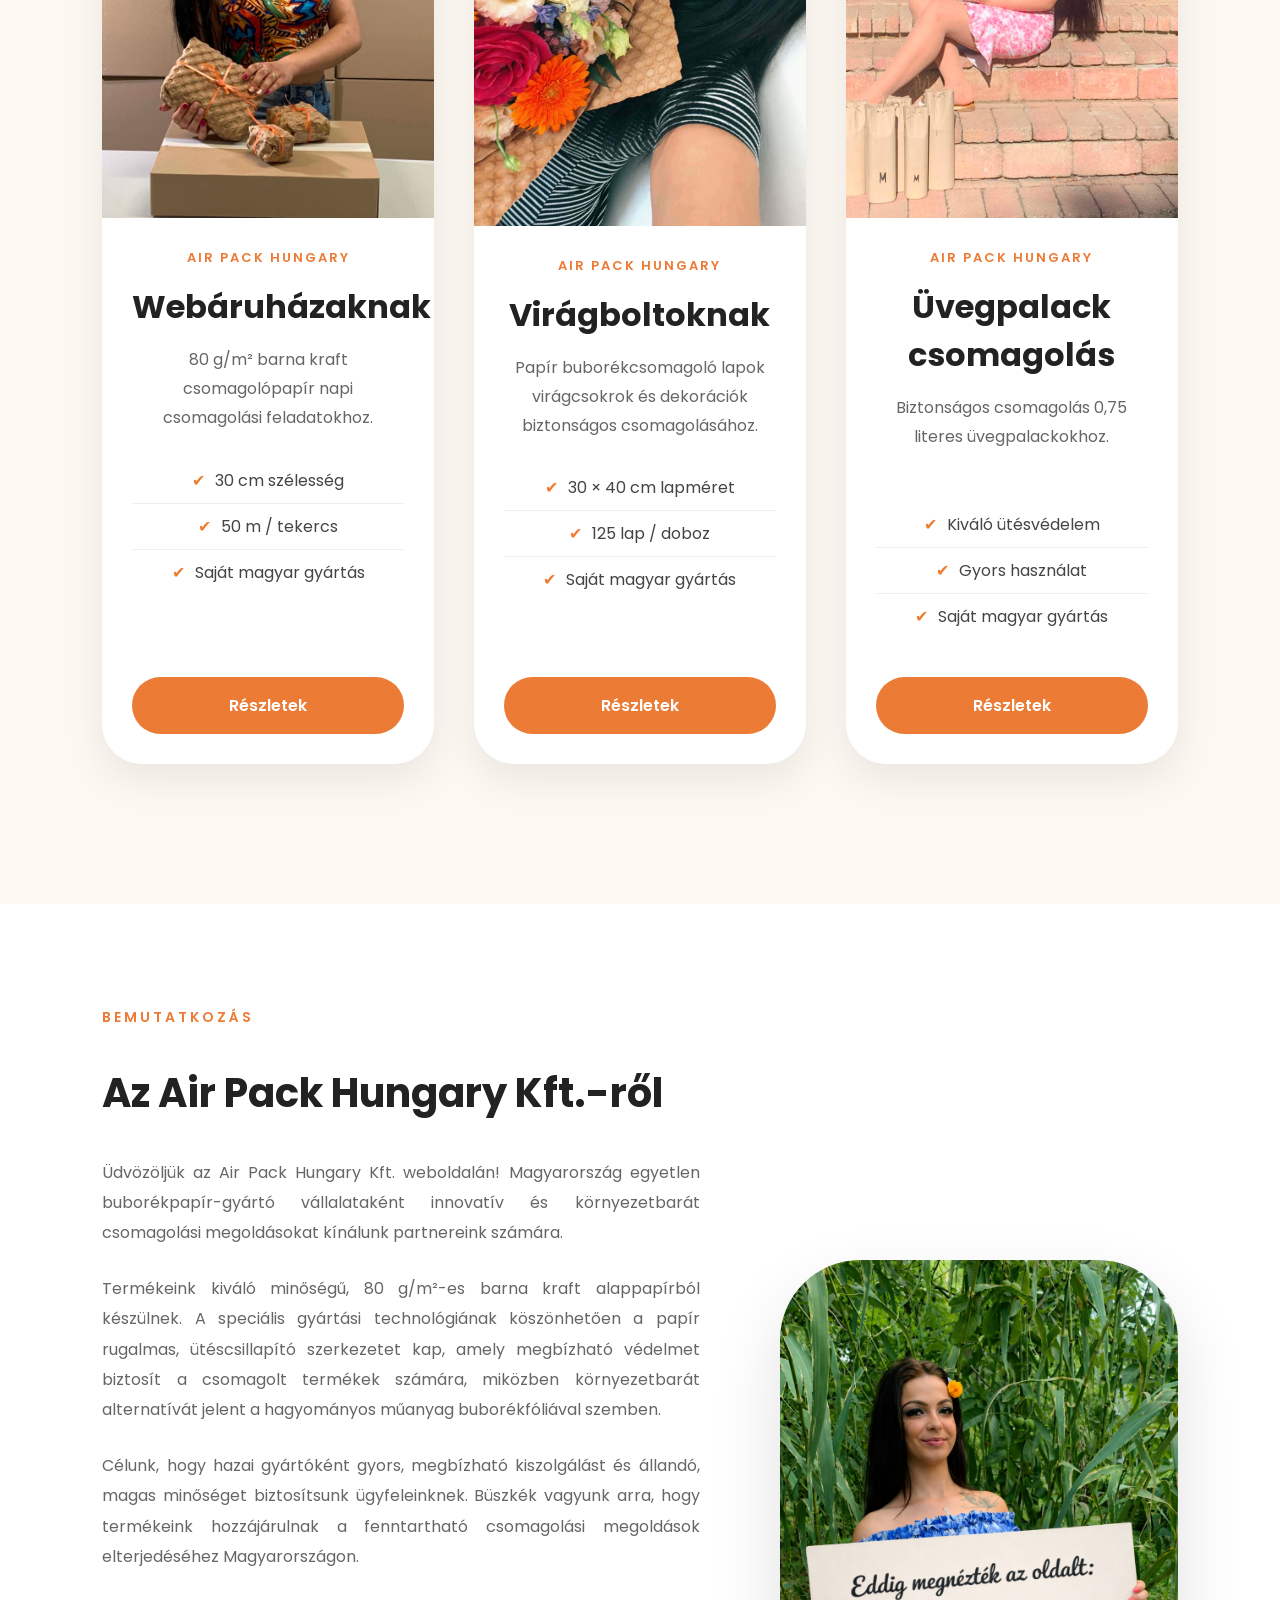
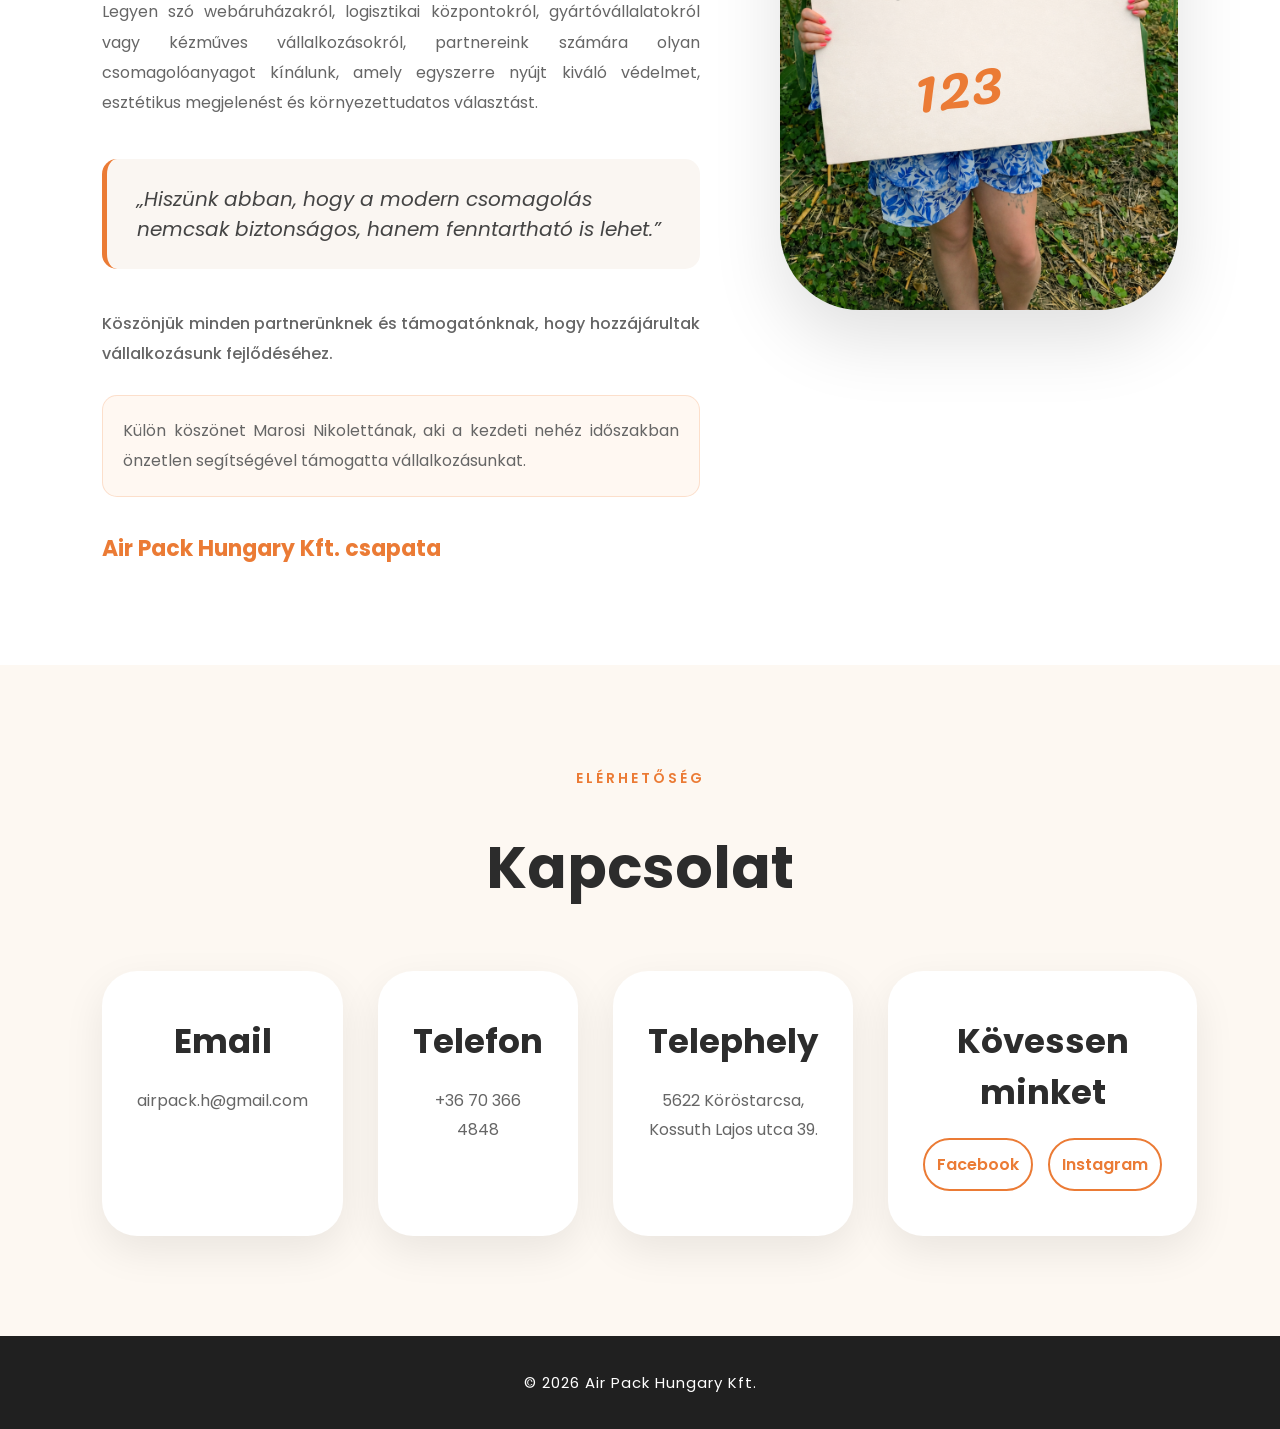
==== commit b9598257: "betűméret csere" ====
--- a/index.html
+++ b/index.html
@@ -15,7 +15,7 @@
         function gtag() { dataLayer.push(arguments); }
         gtag('js', new Date());
 
-        gtag('config', 'G-8BWQ1MYFTR');
+        gtag('config', 'G-MPQJG9XJJD');
     </script>
 
 </head>
--- a/style.css
+++ b/style.css
@@ -167,13 +167,12 @@
     top:50%;
     left:8%;
     transform:translateY(-50%);
-    z-index:2;
     color:#fff;
 }
 
 .hero-subtitle{
     display:block;
-    font-size:16px;
+    font-size:78px;
     letter-spacing:5px;
     text-transform:uppercase;
     margin-bottom:18px;
@@ -182,7 +181,7 @@
 
 .hero-content h1{
     font-family:'Cormorant Garamond', serif;
-    font-size:78px;
+    font-size:16px;
     line-height:.95;
     font-weight:700;
     margin-bottom:40px;
--- a/res.css
+++ b/res.css
@@ -25,12 +25,12 @@
     }
 
     .hero-content h1{
-        font-size:64px;
-    }
-
-    .hero-subtitle{
         font-size:14px;
         letter-spacing:4px;
+    }
+
+    .hero-subtitle{
+        font-size:64px;
     }
 
     .hero-buttons{
@@ -119,16 +119,16 @@
 
 
     .hero-content h1{
+        font-size:13px;
+        letter-spacing:3px;
+        margin-bottom:15px;
+    }
+
+
+    .hero-subtitle{
         font-size:52px;
         line-height:1;
         margin-bottom:30px;
-    }
-
-
-    .hero-subtitle{
-        font-size:13px;
-        letter-spacing:3px;
-        margin-bottom:15px;
     }
 
 
@@ -196,15 +196,15 @@
 
 
     .hero-content h1{
+        font-size:12px;
+        letter-spacing:2px;
+    }
+
+
+    .hero-subtitle{
         font-size:42px;
         line-height:1.05;
         margin-bottom:25px;
-    }
-
-
-    .hero-subtitle{
-        font-size:12px;
-        letter-spacing:2px;
     }
 
 
@@ -270,13 +270,13 @@
 
 
     .hero-content h1{
-        font-size:36px;
-    }
-
-
-    .hero-subtitle{
         font-size:11px;
         letter-spacing:2px;
+    }
+
+
+    .hero-subtitle{
+        font-size:36px;
     }
 
 
